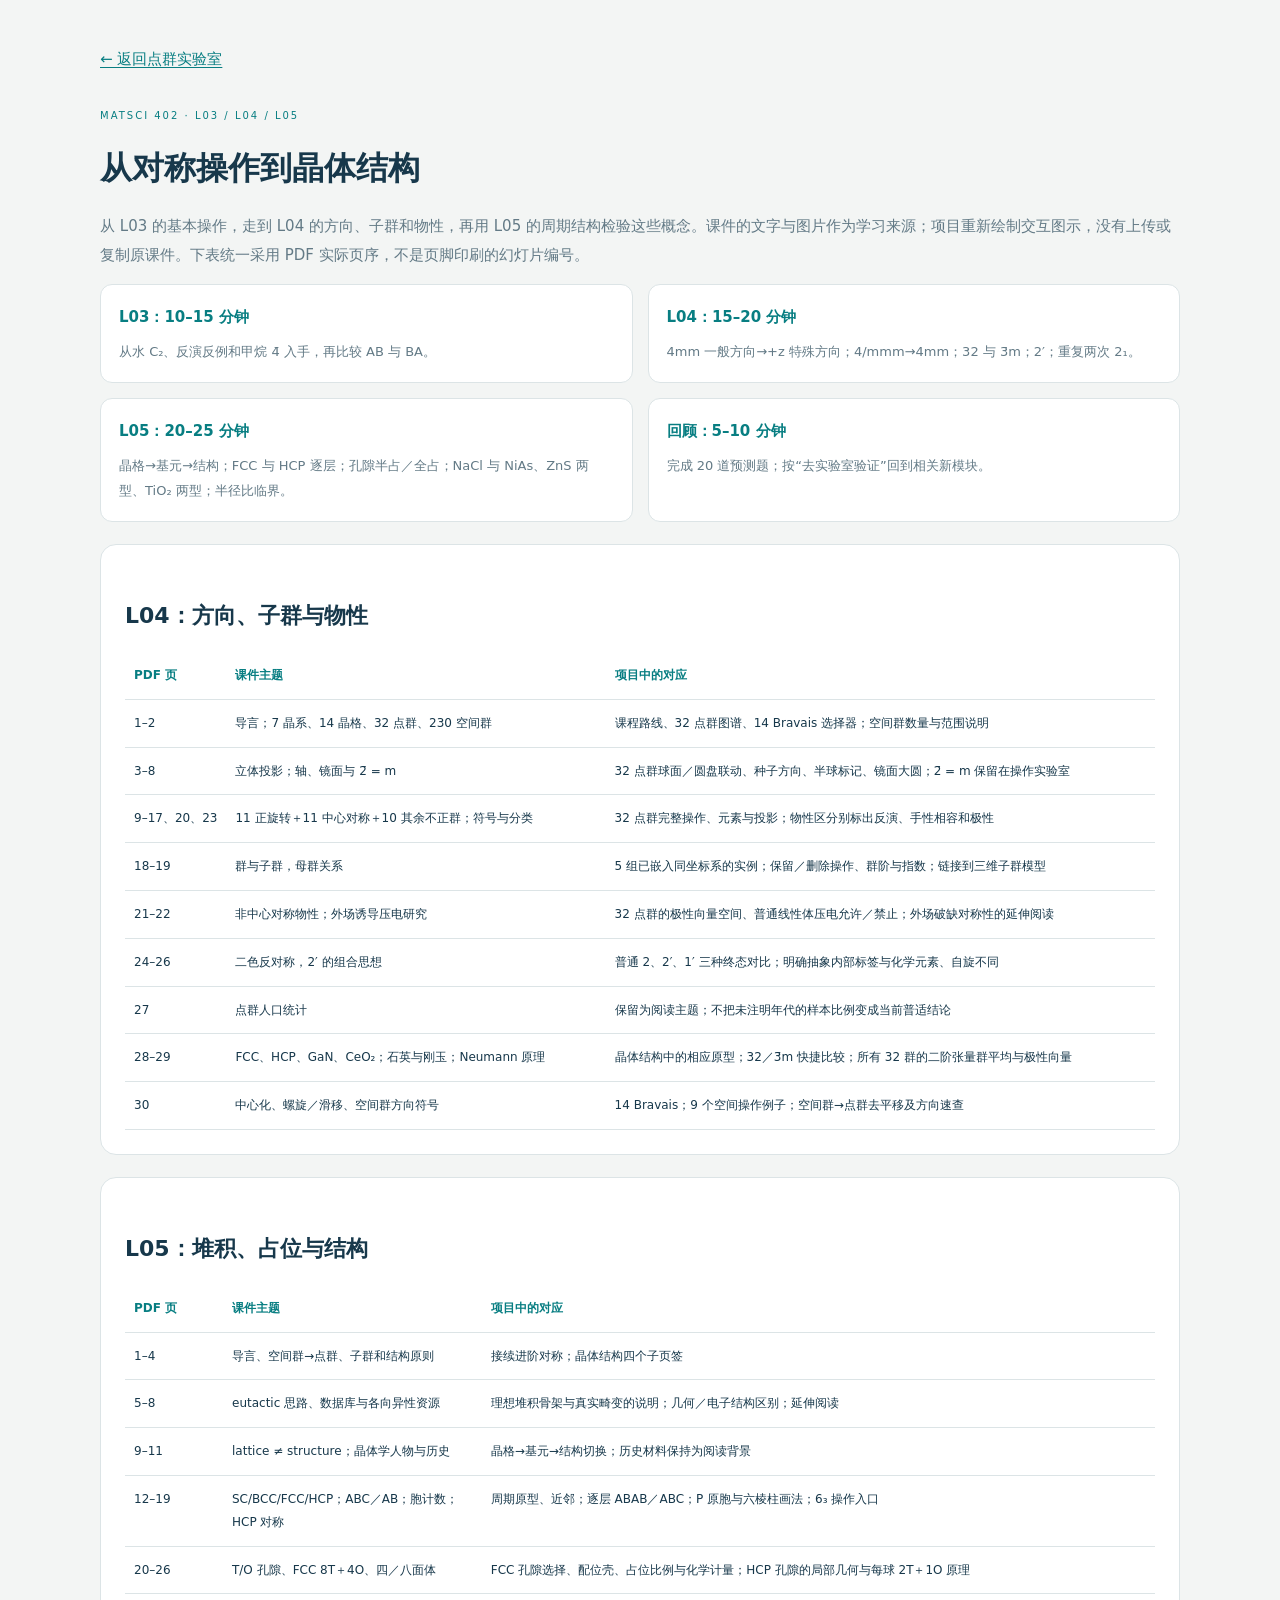
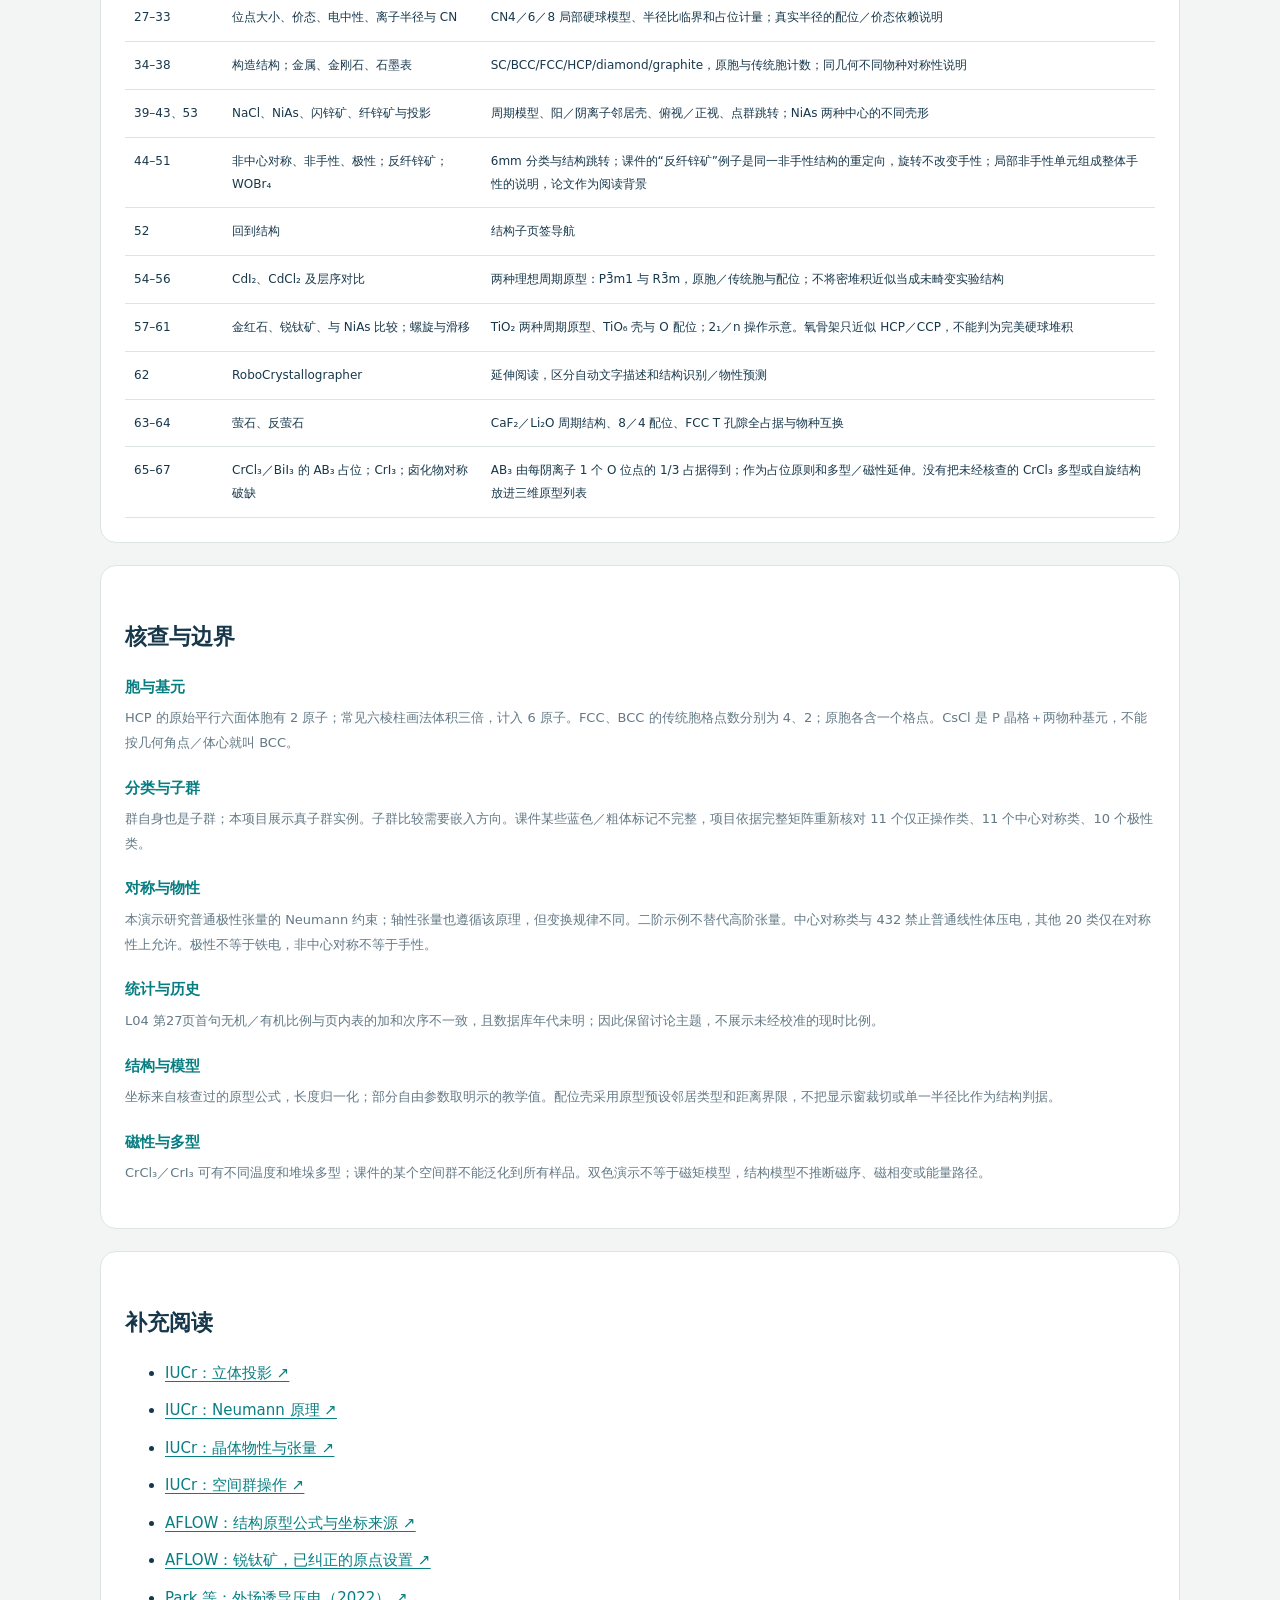
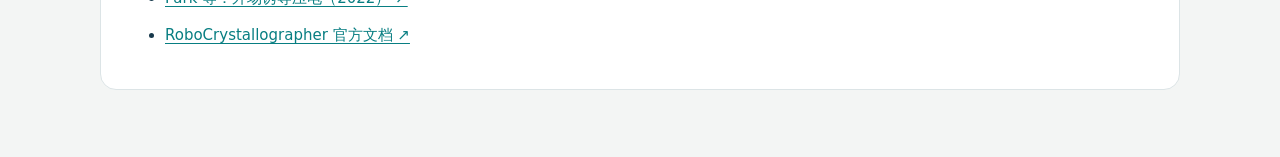
==== course-guide.html @ 3b16d6ea "Integrate L04 and L05 interactive course modules Add stereographic projections, subgroups, tensor sy" ====
<!doctype html><html lang="zh-CN"><meta charset="UTF-8"><meta name="viewport" content="width=device-width,initial-scale=1"><title>L03–L05 课程整合指南 · 点群实验室</title><style>body{margin:0;background:#f3f5f4;color:#17384b;font:15px/1.9 system-ui,"PingFang SC",sans-serif}main{max-width:1080px;padding:45px 5%;margin:auto}h1{font-size:32px;line-height:1.4}h2{font-size:22px;margin:26px 0 15px}p{color:#637a86}a{color:#087e82;text-underline-offset:3px}.back{display:inline-block;margin-bottom:22px}section{background:white;border:1px solid #dce4e6;border-radius:16px;padding:24px;margin:22px 0}.routes{display:grid;grid-template-columns:1fr 1fr;gap:15px}.routes a{display:block;text-decoration:none;background:white;border:1px solid #dce4e6;padding:18px;border-radius:12px}.routes strong{display:block}.routes span{display:block;color:#637a86;font-size:13px;margin-top:8px}table{border-collapse:collapse;width:100%;font-size:12px;min-width:650px}td,th{border-bottom:1px solid #dce4e6;padding:12px 9px;vertical-align:top;text-align:left}th{color:#087e82}td:first-child{width:80px;white-space:nowrap}.table{overflow:auto}li{margin:9px 0}article strong{color:#087e82}article p{margin:5px 0 18px;font-size:13px}.eyebrow{letter-spacing:2px;font-size:10px;color:#087e82}@media(max-width:650px){main{padding:25px 4%}.routes{grid-template-columns:1fr}section{padding:18px 14px}h1{font-size:25px}p{font-size:13px}}</style><main><a class="back" href="index.html#advanced">← 返回点群实验室</a><p class="eyebrow">MATSCI 402 · L03 / L04 / L05</p><h1>从对称操作到晶体结构</h1><p>从 L03 的基本操作，走到 L04 的方向、子群和物性，再用 L05 的周期结构检验这些概念。课件的文字与图片作为学习来源；项目重新绘制交互图示，没有上传或复制原课件。下表统一采用 PDF 实际页序，不是页脚印刷的幻灯片编号。</p><div class="routes"><a href="index.html#lab"><strong>L03：10–15 分钟</strong><span>从水 C₂、反演反例和甲烷 4̄ 入手，再比较 AB 与 BA。</span></a><a href="index.html#advanced"><strong>L04：15–20 分钟</strong><span>4mm 一般方向→+z 特殊方向；4/mmm→4mm；32 与 3̄m；2′；重复两次 2₁。</span></a><a href="index.html#crystal"><strong>L05：20–25 分钟</strong><span>晶格→基元→结构；FCC 与 HCP 逐层；孔隙半占／全占；NaCl 与 NiAs、ZnS 两型、TiO₂ 两型；半径比临界。</span></a><a href="index.html#quiz"><strong>回顾：5–10 分钟</strong><span>完成 20 道预测题；按“去实验室验证”回到相关新模块。</span></a></div><section><h2>L04：方向、子群与物性</h2><div class="table"><table><thead><tr><th>PDF 页</th><th>课件主题</th><th>项目中的对应</th></tr></thead><tbody><tr><td>1–2</td><td>导言；7 晶系、14 晶格、32 点群、230 空间群</td><td>课程路线、32 点群图谱、14 Bravais 选择器；空间群数量与范围说明</td></tr><tr><td>3–8</td><td>立体投影；轴、镜面与 2̄ = m</td><td>32 点群球面／圆盘联动、种子方向、半球标记、镜面大圆；2̄ = m 保留在操作实验室</td></tr><tr><td>9–17、20、23</td><td>11 正旋转＋11 中心对称＋10 其余不正群；符号与分类</td><td>32 点群完整操作、元素与投影；物性区分别标出反演、手性相容和极性</td></tr><tr><td>18–19</td><td>群与子群，母群关系</td><td>5 组已嵌入同坐标系的实例；保留／删除操作、群阶与指数；链接到三维子群模型</td></tr><tr><td>21–22</td><td>非中心对称物性；外场诱导压电研究</td><td>32 点群的极性向量空间、普通线性体压电允许／禁止；外场破缺对称性的延伸阅读</td></tr><tr><td>24–26</td><td>二色反对称，2′ 的组合思想</td><td>普通 2、2′、1′ 三种终态对比；明确抽象内部标签与化学元素、自旋不同</td></tr><tr><td>27</td><td>点群人口统计</td><td>保留为阅读主题；不把未注明年代的样本比例变成当前普适结论</td></tr><tr><td>28–29</td><td>FCC、HCP、GaN、CeO₂；石英与刚玉；Neumann 原理</td><td>晶体结构中的相应原型；32／3̄m 快捷比较；所有 32 群的二阶张量群平均与极性向量</td></tr><tr><td>30</td><td>中心化、螺旋／滑移、空间群方向符号</td><td>14 Bravais；9 个空间操作例子；空间群→点群去平移及方向速查</td></tr></tbody></table></div></section><section><h2>L05：堆积、占位与结构</h2><div class="table"><table><thead><tr><th>PDF 页</th><th>课件主题</th><th>项目中的对应</th></tr></thead><tbody><tr><td>1–4</td><td>导言、空间群→点群、子群和结构原则</td><td>接续进阶对称；晶体结构四个子页签</td></tr><tr><td>5–8</td><td>eutactic 思路、数据库与各向异性资源</td><td>理想堆积骨架与真实畸变的说明；几何／电子结构区别；延伸阅读</td></tr><tr><td>9–11</td><td>lattice ≠ structure；晶体学人物与历史</td><td>晶格→基元→结构切换；历史材料保持为阅读背景</td></tr><tr><td>12–19</td><td>SC/BCC/FCC/HCP；ABC／AB；胞计数；HCP 对称</td><td>周期原型、近邻；逐层 ABAB／ABC；P 原胞与六棱柱画法；6₃ 操作入口</td></tr><tr><td>20–26</td><td>T/O 孔隙、FCC 8T＋4O、四／八面体</td><td>FCC 孔隙选择、配位壳、占位比例与化学计量；HCP 孔隙的局部几何与每球 2T＋1O 原理</td></tr><tr><td>27–33</td><td>位点大小、价态、电中性、离子半径与 CN</td><td>CN4／6／8 局部硬球模型、半径比临界和占位计量；真实半径的配位／价态依赖说明</td></tr><tr><td>34–38</td><td>构造结构；金属、金刚石、石墨表</td><td>SC/BCC/FCC/HCP/diamond/graphite，原胞与传统胞计数；同几何不同物种对称性说明</td></tr><tr><td>39–43、53</td><td>NaCl、NiAs、闪锌矿、纤锌矿与投影</td><td>周期模型、阳／阴离子邻居壳、俯视／正视、点群跳转；NiAs 两种中心的不同壳形</td></tr><tr><td>44–51</td><td>非中心对称、非手性、极性；反纤锌矿；WOBr₄</td><td>6mm 分类与结构跳转；课件的“反纤锌矿”例子是同一非手性结构的重定向，旋转不改变手性；局部非手性单元组成整体手性的说明，论文作为阅读背景</td></tr><tr><td>52</td><td>回到结构</td><td>结构子页签导航</td></tr><tr><td>54–56</td><td>CdI₂、CdCl₂ 及层序对比</td><td>两种理想周期原型：P3̄m1 与 R3̄m，原胞／传统胞与配位；不将密堆积近似当成未畸变实验结构</td></tr><tr><td>57–61</td><td>金红石、锐钛矿、与 NiAs 比较；螺旋与滑移</td><td>TiO₂ 两种周期原型、TiO₆ 壳与 O 配位；2₁／n 操作示意。氧骨架只近似 HCP／CCP，不能判为完美硬球堆积</td></tr><tr><td>62</td><td>RoboCrystallographer</td><td>延伸阅读，区分自动文字描述和结构识别／物性预测</td></tr><tr><td>63–64</td><td>萤石、反萤石</td><td>CaF₂／Li₂O 周期结构、8／4 配位、FCC T 孔隙全占据与物种互换</td></tr><tr><td>65–67</td><td>CrCl₃／BiI₃ 的 AB₃ 占位；CrI₃；卤化物对称破缺</td><td>AB₃ 由每阴离子 1 个 O 位点的 1/3 占据得到；作为占位原则和多型／磁性延伸。没有把未经核查的 CrCl₃ 多型或自旋结构放进三维原型列表</td></tr></tbody></table></div></section><section><h2>核查与边界</h2><article><strong>胞与基元</strong><p>HCP 的原始平行六面体胞有 2 原子；常见六棱柱画法体积三倍，计入 6 原子。FCC、BCC 的传统胞格点数分别为 4、2；原胞各含一个格点。CsCl 是 P 晶格＋两物种基元，不能按几何角点／体心就叫 BCC。</p></article><article><strong>分类与子群</strong><p>群自身也是子群；本项目展示真子群实例。子群比较需要嵌入方向。课件某些蓝色／粗体标记不完整，项目依据完整矩阵重新核对 11 个仅正操作类、11 个中心对称类、10 个极性类。</p></article><article><strong>对称与物性</strong><p>本演示研究普通极性张量的 Neumann 约束；轴性张量也遵循该原理，但变换规律不同。二阶示例不替代高阶张量。中心对称类与 432 禁止普通线性体压电，其他 20 类仅在对称性上允许。极性不等于铁电，非中心对称不等于手性。</p></article><article><strong>统计与历史</strong><p>L04 第27页首句无机／有机比例与页内表的加和次序不一致，且数据库年代未明；因此保留讨论主题，不展示未经校准的现时比例。</p></article><article><strong>结构与模型</strong><p>坐标来自核查过的原型公式，长度归一化；部分自由参数取明示的教学值。配位壳采用原型预设邻居类型和距离界限，不把显示窗裁切或单一半径比作为结构判据。</p></article><article><strong>磁性与多型</strong><p>CrCl₃／CrI₃ 可有不同温度和堆垛多型；课件的某个空间群不能泛化到所有样品。双色演示不等于磁矩模型，结构模型不推断磁序、磁相变或能量路径。</p></article></section><section><h2>补充阅读</h2><ul><li><a target="_blank" rel="noopener noreferrer" href="https://www.iucr.org/what-we-do/education/pamphlets/stereographic-projection">IUCr：立体投影 ↗</a></li><li><a target="_blank" rel="noopener noreferrer" href="https://dictionary.iucr.org/Neumann%27s_principle">IUCr：Neumann 原理 ↗</a></li><li><a target="_blank" rel="noopener noreferrer" href="https://www.iucr.org/what-we-do/education/pamphlets/introduction-crystal-physics">IUCr：晶体物性与张量 ↗</a></li><li><a target="_blank" rel="noopener noreferrer" href="https://www.iucr.org/what-we-do/education/pamphlets/space-group-patterns">IUCr：空间群操作 ↗</a></li><li><a target="_blank" rel="noopener noreferrer" href="https://aflow.org/p/prototype_index.html">AFLOW：结构原型公式与坐标来源 ↗</a></li><li><a target="_blank" rel="noopener noreferrer" href="https://aflow.org/p/A2B_tI12_141_e_a-001/">AFLOW：锐钛矿，已纠正的原点设置 ↗</a></li><li><a target="_blank" rel="noopener noreferrer" href="https://doi.org/10.1126/science.abm7497">Park 等：外场诱导压电（2022） ↗</a></li><li><a target="_blank" rel="noopener noreferrer" href="https://hackingmaterials.lbl.gov/robocrystallographer/">RoboCrystallographer 官方文档 ↗</a></li></ul></section></main></html>
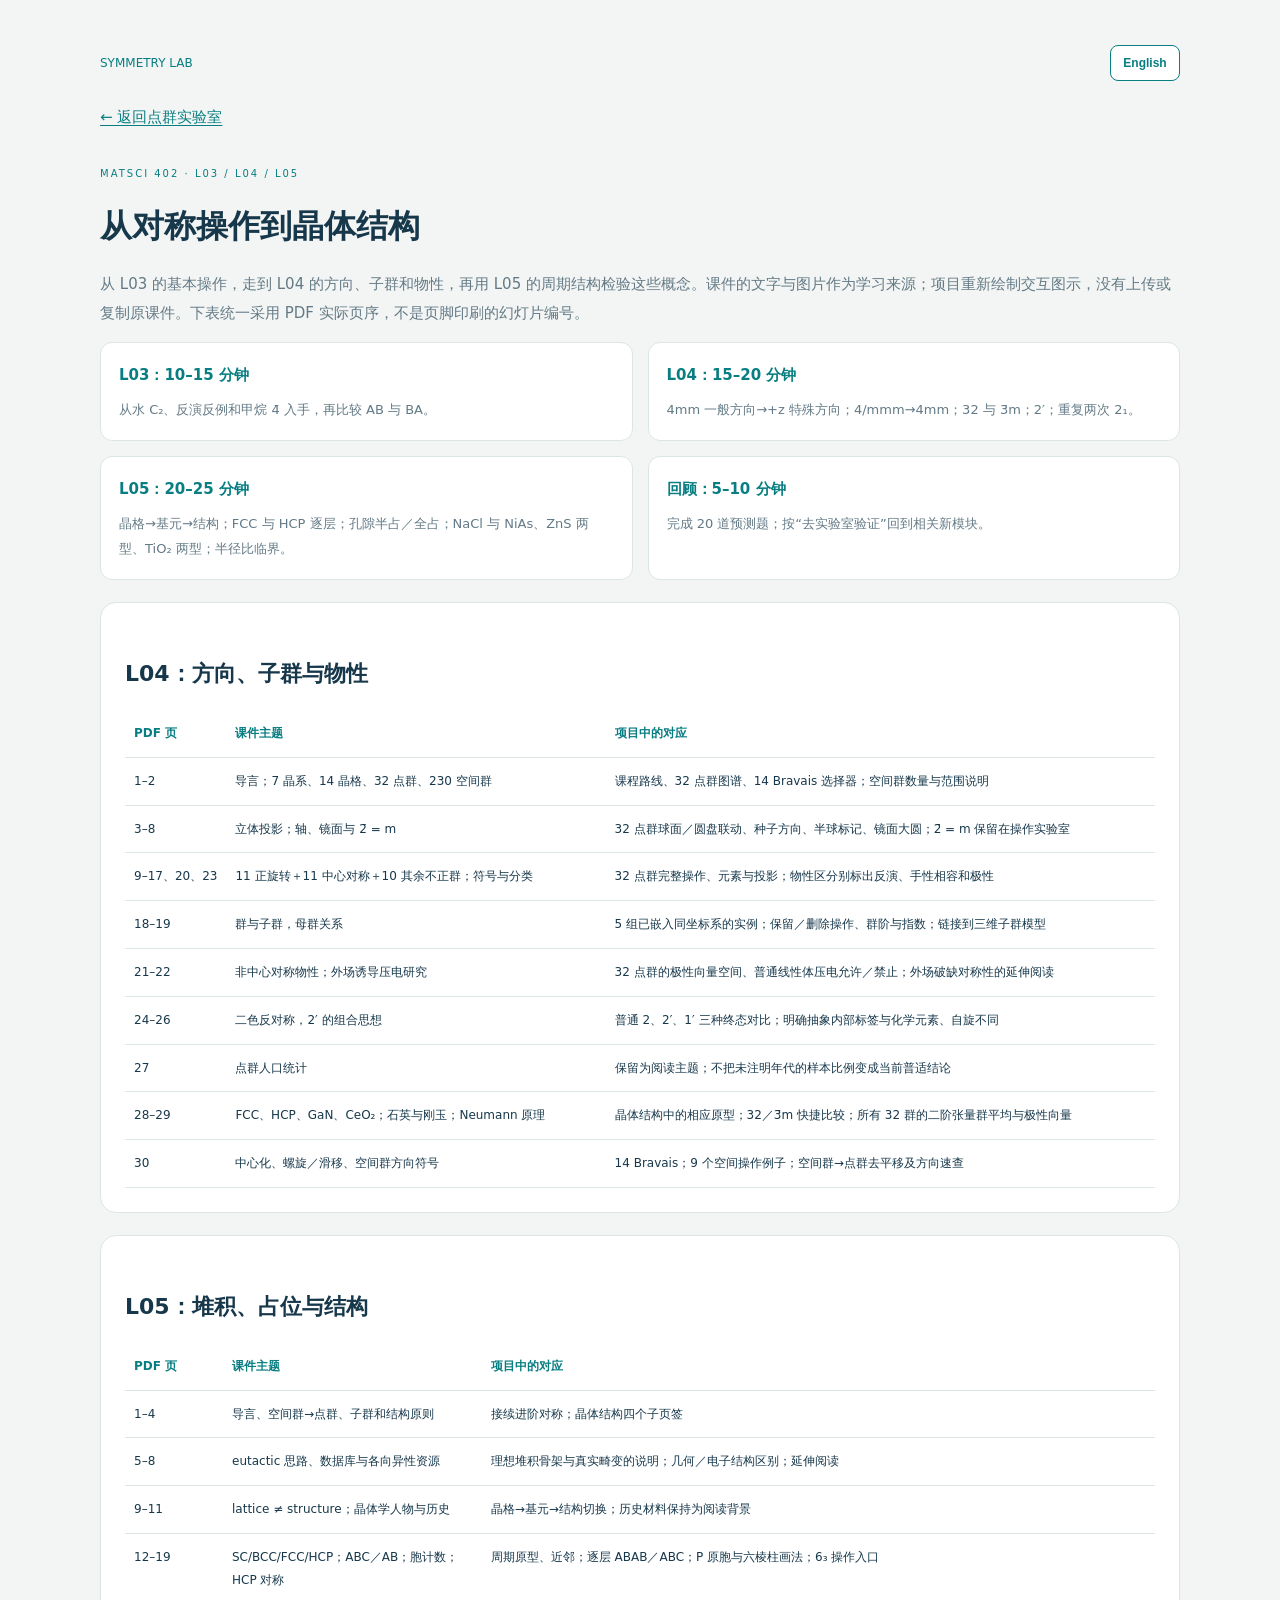
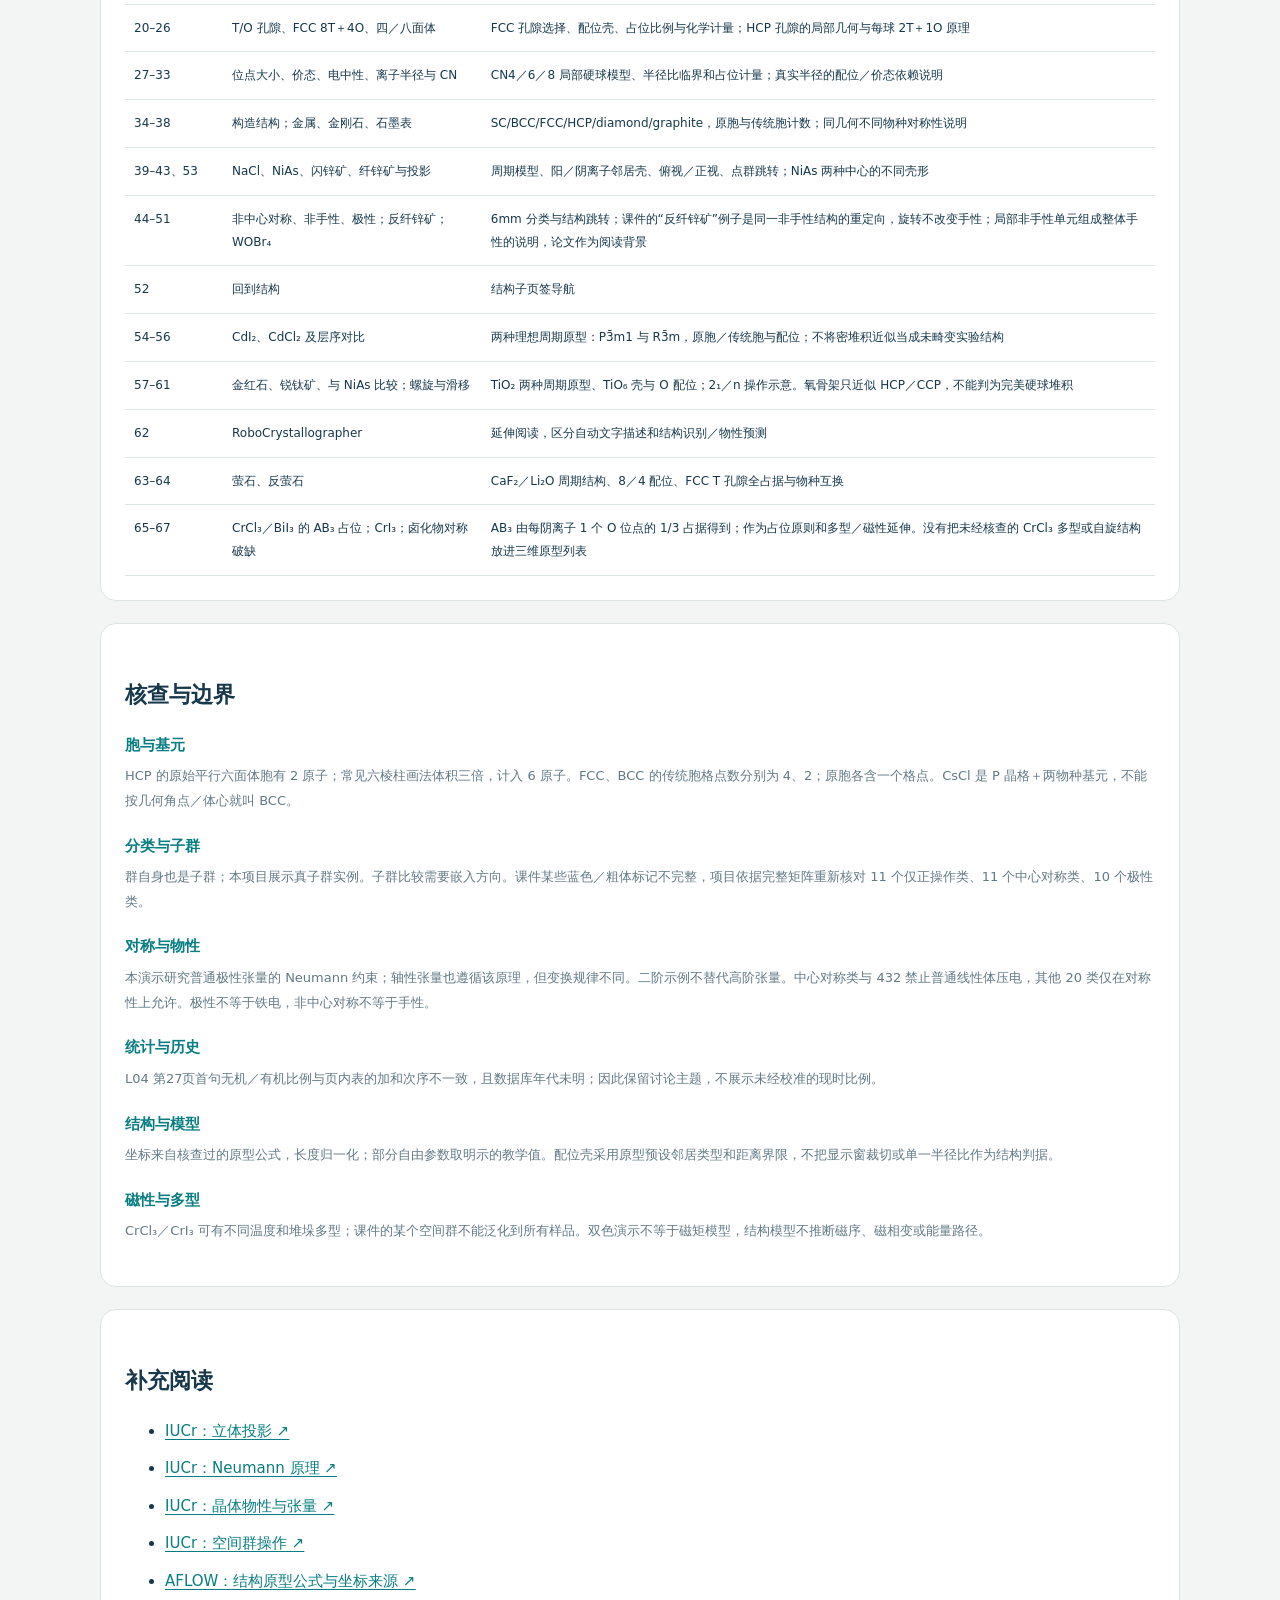
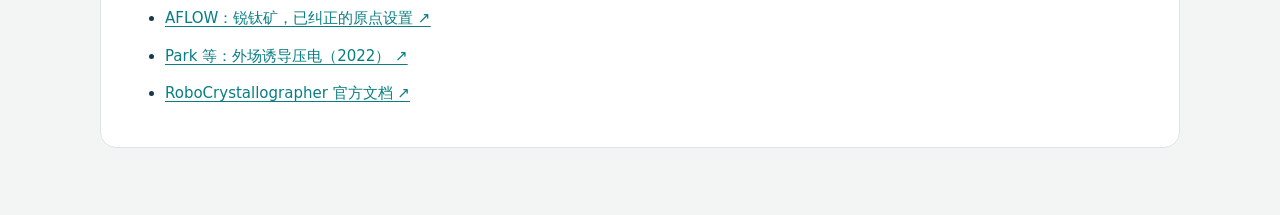
==== commit 722de228: "Add complete English and Chinese language switching Localize all six modules, 32 point groups, 17 cr" ====
--- a/course-guide.html
+++ b/course-guide.html
@@ -1 +1 @@
-<!doctype html><html lang="zh-CN"><meta charset="UTF-8"><meta name="viewport" content="width=device-width,initial-scale=1"><title>L03–L05 课程整合指南 · 点群实验室</title><style>body{margin:0;background:#f3f5f4;color:#17384b;font:15px/1.9 system-ui,"PingFang SC",sans-serif}main{max-width:1080px;padding:45px 5%;margin:auto}h1{font-size:32px;line-height:1.4}h2{font-size:22px;margin:26px 0 15px}p{color:#637a86}a{color:#087e82;text-underline-offset:3px}.back{display:inline-block;margin-bottom:22px}section{background:white;border:1px solid #dce4e6;border-radius:16px;padding:24px;margin:22px 0}.routes{display:grid;grid-template-columns:1fr 1fr;gap:15px}.routes a{display:block;text-decoration:none;background:white;border:1px solid #dce4e6;padding:18px;border-radius:12px}.routes strong{display:block}.routes span{display:block;color:#637a86;font-size:13px;margin-top:8px}table{border-collapse:collapse;width:100%;font-size:12px;min-width:650px}td,th{border-bottom:1px solid #dce4e6;padding:12px 9px;vertical-align:top;text-align:left}th{color:#087e82}td:first-child{width:80px;white-space:nowrap}.table{overflow:auto}li{margin:9px 0}article strong{color:#087e82}article p{margin:5px 0 18px;font-size:13px}.eyebrow{letter-spacing:2px;font-size:10px;color:#087e82}@media(max-width:650px){main{padding:25px 4%}.routes{grid-template-columns:1fr}section{padding:18px 14px}h1{font-size:25px}p{font-size:13px}}</style><main><a class="back" href="index.html#advanced">← 返回点群实验室</a><p class="eyebrow">MATSCI 402 · L03 / L04 / L05</p><h1>从对称操作到晶体结构</h1><p>从 L03 的基本操作，走到 L04 的方向、子群和物性，再用 L05 的周期结构检验这些概念。课件的文字与图片作为学习来源；项目重新绘制交互图示，没有上传或复制原课件。下表统一采用 PDF 实际页序，不是页脚印刷的幻灯片编号。</p><div class="routes"><a href="index.html#lab"><strong>L03：10–15 分钟</strong><span>从水 C₂、反演反例和甲烷 4̄ 入手，再比较 AB 与 BA。</span></a><a href="index.html#advanced"><strong>L04：15–20 分钟</strong><span>4mm 一般方向→+z 特殊方向；4/mmm→4mm；32 与 3̄m；2′；重复两次 2₁。</span></a><a href="index.html#crystal"><strong>L05：20–25 分钟</strong><span>晶格→基元→结构；FCC 与 HCP 逐层；孔隙半占／全占；NaCl 与 NiAs、ZnS 两型、TiO₂ 两型；半径比临界。</span></a><a href="index.html#quiz"><strong>回顾：5–10 分钟</strong><span>完成 20 道预测题；按“去实验室验证”回到相关新模块。</span></a></div><section><h2>L04：方向、子群与物性</h2><div class="table"><table><thead><tr><th>PDF 页</th><th>课件主题</th><th>项目中的对应</th></tr></thead><tbody><tr><td>1–2</td><td>导言；7 晶系、14 晶格、32 点群、230 空间群</td><td>课程路线、32 点群图谱、14 Bravais 选择器；空间群数量与范围说明</td></tr><tr><td>3–8</td><td>立体投影；轴、镜面与 2̄ = m</td><td>32 点群球面／圆盘联动、种子方向、半球标记、镜面大圆；2̄ = m 保留在操作实验室</td></tr><tr><td>9–17、20、23</td><td>11 正旋转＋11 中心对称＋10 其余不正群；符号与分类</td><td>32 点群完整操作、元素与投影；物性区分别标出反演、手性相容和极性</td></tr><tr><td>18–19</td><td>群与子群，母群关系</td><td>5 组已嵌入同坐标系的实例；保留／删除操作、群阶与指数；链接到三维子群模型</td></tr><tr><td>21–22</td><td>非中心对称物性；外场诱导压电研究</td><td>32 点群的极性向量空间、普通线性体压电允许／禁止；外场破缺对称性的延伸阅读</td></tr><tr><td>24–26</td><td>二色反对称，2′ 的组合思想</td><td>普通 2、2′、1′ 三种终态对比；明确抽象内部标签与化学元素、自旋不同</td></tr><tr><td>27</td><td>点群人口统计</td><td>保留为阅读主题；不把未注明年代的样本比例变成当前普适结论</td></tr><tr><td>28–29</td><td>FCC、HCP、GaN、CeO₂；石英与刚玉；Neumann 原理</td><td>晶体结构中的相应原型；32／3̄m 快捷比较；所有 32 群的二阶张量群平均与极性向量</td></tr><tr><td>30</td><td>中心化、螺旋／滑移、空间群方向符号</td><td>14 Bravais；9 个空间操作例子；空间群→点群去平移及方向速查</td></tr></tbody></table></div></section><section><h2>L05：堆积、占位与结构</h2><div class="table"><table><thead><tr><th>PDF 页</th><th>课件主题</th><th>项目中的对应</th></tr></thead><tbody><tr><td>1–4</td><td>导言、空间群→点群、子群和结构原则</td><td>接续进阶对称；晶体结构四个子页签</td></tr><tr><td>5–8</td><td>eutactic 思路、数据库与各向异性资源</td><td>理想堆积骨架与真实畸变的说明；几何／电子结构区别；延伸阅读</td></tr><tr><td>9–11</td><td>lattice ≠ structure；晶体学人物与历史</td><td>晶格→基元→结构切换；历史材料保持为阅读背景</td></tr><tr><td>12–19</td><td>SC/BCC/FCC/HCP；ABC／AB；胞计数；HCP 对称</td><td>周期原型、近邻；逐层 ABAB／ABC；P 原胞与六棱柱画法；6₃ 操作入口</td></tr><tr><td>20–26</td><td>T/O 孔隙、FCC 8T＋4O、四／八面体</td><td>FCC 孔隙选择、配位壳、占位比例与化学计量；HCP 孔隙的局部几何与每球 2T＋1O 原理</td></tr><tr><td>27–33</td><td>位点大小、价态、电中性、离子半径与 CN</td><td>CN4／6／8 局部硬球模型、半径比临界和占位计量；真实半径的配位／价态依赖说明</td></tr><tr><td>34–38</td><td>构造结构；金属、金刚石、石墨表</td><td>SC/BCC/FCC/HCP/diamond/graphite，原胞与传统胞计数；同几何不同物种对称性说明</td></tr><tr><td>39–43、53</td><td>NaCl、NiAs、闪锌矿、纤锌矿与投影</td><td>周期模型、阳／阴离子邻居壳、俯视／正视、点群跳转；NiAs 两种中心的不同壳形</td></tr><tr><td>44–51</td><td>非中心对称、非手性、极性；反纤锌矿；WOBr₄</td><td>6mm 分类与结构跳转；课件的“反纤锌矿”例子是同一非手性结构的重定向，旋转不改变手性；局部非手性单元组成整体手性的说明，论文作为阅读背景</td></tr><tr><td>52</td><td>回到结构</td><td>结构子页签导航</td></tr><tr><td>54–56</td><td>CdI₂、CdCl₂ 及层序对比</td><td>两种理想周期原型：P3̄m1 与 R3̄m，原胞／传统胞与配位；不将密堆积近似当成未畸变实验结构</td></tr><tr><td>57–61</td><td>金红石、锐钛矿、与 NiAs 比较；螺旋与滑移</td><td>TiO₂ 两种周期原型、TiO₆ 壳与 O 配位；2₁／n 操作示意。氧骨架只近似 HCP／CCP，不能判为完美硬球堆积</td></tr><tr><td>62</td><td>RoboCrystallographer</td><td>延伸阅读，区分自动文字描述和结构识别／物性预测</td></tr><tr><td>63–64</td><td>萤石、反萤石</td><td>CaF₂／Li₂O 周期结构、8／4 配位、FCC T 孔隙全占据与物种互换</td></tr><tr><td>65–67</td><td>CrCl₃／BiI₃ 的 AB₃ 占位；CrI₃；卤化物对称破缺</td><td>AB₃ 由每阴离子 1 个 O 位点的 1/3 占据得到；作为占位原则和多型／磁性延伸。没有把未经核查的 CrCl₃ 多型或自旋结构放进三维原型列表</td></tr></tbody></table></div></section><section><h2>核查与边界</h2><article><strong>胞与基元</strong><p>HCP 的原始平行六面体胞有 2 原子；常见六棱柱画法体积三倍，计入 6 原子。FCC、BCC 的传统胞格点数分别为 4、2；原胞各含一个格点。CsCl 是 P 晶格＋两物种基元，不能按几何角点／体心就叫 BCC。</p></article><article><strong>分类与子群</strong><p>群自身也是子群；本项目展示真子群实例。子群比较需要嵌入方向。课件某些蓝色／粗体标记不完整，项目依据完整矩阵重新核对 11 个仅正操作类、11 个中心对称类、10 个极性类。</p></article><article><strong>对称与物性</strong><p>本演示研究普通极性张量的 Neumann 约束；轴性张量也遵循该原理，但变换规律不同。二阶示例不替代高阶张量。中心对称类与 432 禁止普通线性体压电，其他 20 类仅在对称性上允许。极性不等于铁电，非中心对称不等于手性。</p></article><article><strong>统计与历史</strong><p>L04 第27页首句无机／有机比例与页内表的加和次序不一致，且数据库年代未明；因此保留讨论主题，不展示未经校准的现时比例。</p></article><article><strong>结构与模型</strong><p>坐标来自核查过的原型公式，长度归一化；部分自由参数取明示的教学值。配位壳采用原型预设邻居类型和距离界限，不把显示窗裁切或单一半径比作为结构判据。</p></article><article><strong>磁性与多型</strong><p>CrCl₃／CrI₃ 可有不同温度和堆垛多型；课件的某个空间群不能泛化到所有样品。双色演示不等于磁矩模型，结构模型不推断磁序、磁相变或能量路径。</p></article></section><section><h2>补充阅读</h2><ul><li><a target="_blank" rel="noopener noreferrer" href="https://www.iucr.org/what-we-do/education/pamphlets/stereographic-projection">IUCr：立体投影 ↗</a></li><li><a target="_blank" rel="noopener noreferrer" href="https://dictionary.iucr.org/Neumann%27s_principle">IUCr：Neumann 原理 ↗</a></li><li><a target="_blank" rel="noopener noreferrer" href="https://www.iucr.org/what-we-do/education/pamphlets/introduction-crystal-physics">IUCr：晶体物性与张量 ↗</a></li><li><a target="_blank" rel="noopener noreferrer" href="https://www.iucr.org/what-we-do/education/pamphlets/space-group-patterns">IUCr：空间群操作 ↗</a></li><li><a target="_blank" rel="noopener noreferrer" href="https://aflow.org/p/prototype_index.html">AFLOW：结构原型公式与坐标来源 ↗</a></li><li><a target="_blank" rel="noopener noreferrer" href="https://aflow.org/p/A2B_tI12_141_e_a-001/">AFLOW：锐钛矿，已纠正的原点设置 ↗</a></li><li><a target="_blank" rel="noopener noreferrer" href="https://doi.org/10.1126/science.abm7497">Park 等：外场诱导压电（2022） ↗</a></li><li><a target="_blank" rel="noopener noreferrer" href="https://hackingmaterials.lbl.gov/robocrystallographer/">RoboCrystallographer 官方文档 ↗</a></li></ul></section></main></html>+<!doctype html><html lang="zh-CN"><meta charset="UTF-8"><meta name="viewport" content="width=device-width,initial-scale=1"><link rel="stylesheet" href="i18n.css?v=1.4.2"><script defer src="i18n.js?v=1.4.2"></script><script defer src="i18n-static.js?v=1.4.2"></script><script defer src="i18n-course.js?v=1.4.2"></script><title>L03–L05 课程整合指南 · 点群实验室</title><style>body{margin:0;background:#f3f5f4;color:#17384b;font:15px/1.9 system-ui,"PingFang SC",sans-serif}main{max-width:1080px;padding:45px 5%;margin:auto}h1{font-size:32px;line-height:1.4}h2{font-size:22px;margin:26px 0 15px}p{color:#637a86}a{color:#087e82;text-underline-offset:3px}.back{display:inline-block;margin-bottom:22px}section{background:white;border:1px solid #dce4e6;border-radius:16px;padding:24px;margin:22px 0}.routes{display:grid;grid-template-columns:1fr 1fr;gap:15px}.routes a{display:block;text-decoration:none;background:white;border:1px solid #dce4e6;padding:18px;border-radius:12px}.routes strong{display:block}.routes span{display:block;color:#637a86;font-size:13px;margin-top:8px}table{border-collapse:collapse;width:100%;font-size:12px;min-width:650px}td,th{border-bottom:1px solid #dce4e6;padding:12px 9px;vertical-align:top;text-align:left}th{color:#087e82}td:first-child{width:80px;white-space:nowrap}.table{overflow:auto}li{margin:9px 0}article strong{color:#087e82}article p{margin:5px 0 18px;font-size:13px}.eyebrow{letter-spacing:2px;font-size:10px;color:#087e82}@media(max-width:650px){main{padding:25px 4%}.routes{grid-template-columns:1fr}section{padding:18px 14px}h1{font-size:25px}p{font-size:13px}}</style><main><div style="display:flex;justify-content:space-between;gap:20px;align-items:center;margin-bottom:22px"><span style="color:#087e82;font-size:12px">SYMMETRY LAB</span><button type="button" class="language-toggle" data-language-toggle data-i18n-ignore lang="en" aria-label="切换到英文">English</button></div><a class="back" href="index.html#advanced">← 返回点群实验室</a><p class="eyebrow">MATSCI 402 · L03 / L04 / L05</p><h1>从对称操作到晶体结构</h1><p>从 L03 的基本操作，走到 L04 的方向、子群和物性，再用 L05 的周期结构检验这些概念。课件的文字与图片作为学习来源；项目重新绘制交互图示，没有上传或复制原课件。下表统一采用 PDF 实际页序，不是页脚印刷的幻灯片编号。</p><div class="routes"><a href="index.html#lab"><strong>L03：10–15 分钟</strong><span>从水 C₂、反演反例和甲烷 4̄ 入手，再比较 AB 与 BA。</span></a><a href="index.html#advanced"><strong>L04：15–20 分钟</strong><span>4mm 一般方向→+z 特殊方向；4/mmm→4mm；32 与 3̄m；2′；重复两次 2₁。</span></a><a href="index.html#crystal"><strong>L05：20–25 分钟</strong><span>晶格→基元→结构；FCC 与 HCP 逐层；孔隙半占／全占；NaCl 与 NiAs、ZnS 两型、TiO₂ 两型；半径比临界。</span></a><a href="index.html#quiz"><strong>回顾：5–10 分钟</strong><span>完成 20 道预测题；按“去实验室验证”回到相关新模块。</span></a></div><section><h2>L04：方向、子群与物性</h2><div class="table"><table><thead><tr><th>PDF 页</th><th>课件主题</th><th>项目中的对应</th></tr></thead><tbody><tr><td>1–2</td><td>导言；7 晶系、14 晶格、32 点群、230 空间群</td><td>课程路线、32 点群图谱、14 Bravais 选择器；空间群数量与范围说明</td></tr><tr><td>3–8</td><td>立体投影；轴、镜面与 2̄ = m</td><td>32 点群球面／圆盘联动、种子方向、半球标记、镜面大圆；2̄ = m 保留在操作实验室</td></tr><tr><td>9–17、20、23</td><td>11 正旋转＋11 中心对称＋10 其余不正群；符号与分类</td><td>32 点群完整操作、元素与投影；物性区分别标出反演、手性相容和极性</td></tr><tr><td>18–19</td><td>群与子群，母群关系</td><td>5 组已嵌入同坐标系的实例；保留／删除操作、群阶与指数；链接到三维子群模型</td></tr><tr><td>21–22</td><td>非中心对称物性；外场诱导压电研究</td><td>32 点群的极性向量空间、普通线性体压电允许／禁止；外场破缺对称性的延伸阅读</td></tr><tr><td>24–26</td><td>二色反对称，2′ 的组合思想</td><td>普通 2、2′、1′ 三种终态对比；明确抽象内部标签与化学元素、自旋不同</td></tr><tr><td>27</td><td>点群人口统计</td><td>保留为阅读主题；不把未注明年代的样本比例变成当前普适结论</td></tr><tr><td>28–29</td><td>FCC、HCP、GaN、CeO₂；石英与刚玉；Neumann 原理</td><td>晶体结构中的相应原型；32／3̄m 快捷比较；所有 32 群的二阶张量群平均与极性向量</td></tr><tr><td>30</td><td>中心化、螺旋／滑移、空间群方向符号</td><td>14 Bravais；9 个空间操作例子；空间群→点群去平移及方向速查</td></tr></tbody></table></div></section><section><h2>L05：堆积、占位与结构</h2><div class="table"><table><thead><tr><th>PDF 页</th><th>课件主题</th><th>项目中的对应</th></tr></thead><tbody><tr><td>1–4</td><td>导言、空间群→点群、子群和结构原则</td><td>接续进阶对称；晶体结构四个子页签</td></tr><tr><td>5–8</td><td>eutactic 思路、数据库与各向异性资源</td><td>理想堆积骨架与真实畸变的说明；几何／电子结构区别；延伸阅读</td></tr><tr><td>9–11</td><td>lattice ≠ structure；晶体学人物与历史</td><td>晶格→基元→结构切换；历史材料保持为阅读背景</td></tr><tr><td>12–19</td><td>SC/BCC/FCC/HCP；ABC／AB；胞计数；HCP 对称</td><td>周期原型、近邻；逐层 ABAB／ABC；P 原胞与六棱柱画法；6₃ 操作入口</td></tr><tr><td>20–26</td><td>T/O 孔隙、FCC 8T＋4O、四／八面体</td><td>FCC 孔隙选择、配位壳、占位比例与化学计量；HCP 孔隙的局部几何与每球 2T＋1O 原理</td></tr><tr><td>27–33</td><td>位点大小、价态、电中性、离子半径与 CN</td><td>CN4／6／8 局部硬球模型、半径比临界和占位计量；真实半径的配位／价态依赖说明</td></tr><tr><td>34–38</td><td>构造结构；金属、金刚石、石墨表</td><td>SC/BCC/FCC/HCP/diamond/graphite，原胞与传统胞计数；同几何不同物种对称性说明</td></tr><tr><td>39–43、53</td><td>NaCl、NiAs、闪锌矿、纤锌矿与投影</td><td>周期模型、阳／阴离子邻居壳、俯视／正视、点群跳转；NiAs 两种中心的不同壳形</td></tr><tr><td>44–51</td><td>非中心对称、非手性、极性；反纤锌矿；WOBr₄</td><td>6mm 分类与结构跳转；课件的“反纤锌矿”例子是同一非手性结构的重定向，旋转不改变手性；局部非手性单元组成整体手性的说明，论文作为阅读背景</td></tr><tr><td>52</td><td>回到结构</td><td>结构子页签导航</td></tr><tr><td>54–56</td><td>CdI₂、CdCl₂ 及层序对比</td><td>两种理想周期原型：P3̄m1 与 R3̄m，原胞／传统胞与配位；不将密堆积近似当成未畸变实验结构</td></tr><tr><td>57–61</td><td>金红石、锐钛矿、与 NiAs 比较；螺旋与滑移</td><td>TiO₂ 两种周期原型、TiO₆ 壳与 O 配位；2₁／n 操作示意。氧骨架只近似 HCP／CCP，不能判为完美硬球堆积</td></tr><tr><td>62</td><td>RoboCrystallographer</td><td>延伸阅读，区分自动文字描述和结构识别／物性预测</td></tr><tr><td>63–64</td><td>萤石、反萤石</td><td>CaF₂／Li₂O 周期结构、8／4 配位、FCC T 孔隙全占据与物种互换</td></tr><tr><td>65–67</td><td>CrCl₃／BiI₃ 的 AB₃ 占位；CrI₃；卤化物对称破缺</td><td>AB₃ 由每阴离子 1 个 O 位点的 1/3 占据得到；作为占位原则和多型／磁性延伸。没有把未经核查的 CrCl₃ 多型或自旋结构放进三维原型列表</td></tr></tbody></table></div></section><section><h2>核查与边界</h2><article><strong>胞与基元</strong><p>HCP 的原始平行六面体胞有 2 原子；常见六棱柱画法体积三倍，计入 6 原子。FCC、BCC 的传统胞格点数分别为 4、2；原胞各含一个格点。CsCl 是 P 晶格＋两物种基元，不能按几何角点／体心就叫 BCC。</p></article><article><strong>分类与子群</strong><p>群自身也是子群；本项目展示真子群实例。子群比较需要嵌入方向。课件某些蓝色／粗体标记不完整，项目依据完整矩阵重新核对 11 个仅正操作类、11 个中心对称类、10 个极性类。</p></article><article><strong>对称与物性</strong><p>本演示研究普通极性张量的 Neumann 约束；轴性张量也遵循该原理，但变换规律不同。二阶示例不替代高阶张量。中心对称类与 432 禁止普通线性体压电，其他 20 类仅在对称性上允许。极性不等于铁电，非中心对称不等于手性。</p></article><article><strong>统计与历史</strong><p>L04 第27页首句无机／有机比例与页内表的加和次序不一致，且数据库年代未明；因此保留讨论主题，不展示未经校准的现时比例。</p></article><article><strong>结构与模型</strong><p>坐标来自核查过的原型公式，长度归一化；部分自由参数取明示的教学值。配位壳采用原型预设邻居类型和距离界限，不把显示窗裁切或单一半径比作为结构判据。</p></article><article><strong>磁性与多型</strong><p>CrCl₃／CrI₃ 可有不同温度和堆垛多型；课件的某个空间群不能泛化到所有样品。双色演示不等于磁矩模型，结构模型不推断磁序、磁相变或能量路径。</p></article></section><section><h2>补充阅读</h2><ul><li><a target="_blank" rel="noopener noreferrer" href="https://www.iucr.org/what-we-do/education/pamphlets/stereographic-projection">IUCr：立体投影 ↗</a></li><li><a target="_blank" rel="noopener noreferrer" href="https://dictionary.iucr.org/Neumann%27s_principle">IUCr：Neumann 原理 ↗</a></li><li><a target="_blank" rel="noopener noreferrer" href="https://www.iucr.org/what-we-do/education/pamphlets/introduction-crystal-physics">IUCr：晶体物性与张量 ↗</a></li><li><a target="_blank" rel="noopener noreferrer" href="https://www.iucr.org/what-we-do/education/pamphlets/space-group-patterns">IUCr：空间群操作 ↗</a></li><li><a target="_blank" rel="noopener noreferrer" href="https://aflow.org/p/prototype_index.html">AFLOW：结构原型公式与坐标来源 ↗</a></li><li><a target="_blank" rel="noopener noreferrer" href="https://aflow.org/p/A2B_tI12_141_e_a-001/">AFLOW：锐钛矿，已纠正的原点设置 ↗</a></li><li><a target="_blank" rel="noopener noreferrer" href="https://doi.org/10.1126/science.abm7497">Park 等：外场诱导压电（2022） ↗</a></li><li><a target="_blank" rel="noopener noreferrer" href="https://hackingmaterials.lbl.gov/robocrystallographer/">RoboCrystallographer 官方文档 ↗</a></li></ul></section></main></html>
--- a/i18n.css
+++ b/i18n.css
@@ -0,0 +1,9 @@
+/* Language controls and room for longer English labels. */
+.topbar{height:auto;min-height:91px;gap:14px}.topbar nav{min-width:0}.language-tools{display:flex;align-items:center;gap:10px;flex-shrink:0}.language-toggle{background:var(--paper,#fff);border:1px solid var(--teal,#087e82);border-radius:8px;color:var(--teal,#087e82);padding:9px 12px;font-size:12px;font-weight:600;min-width:70px;min-height:36px;white-space:nowrap}.language-toggle:hover{background:var(--teal-soft,#e6f3ef)}.language-toggle:focus-visible{outline:3px solid #ca8b39;outline-offset:3px}
+html:lang(en) .nav-item{font-size:12px;padding:11px 8px}html:lang(en) .brand{font-size:19px}html:lang(en) .op-button>span:last-child{white-space:normal;overflow-wrap:anywhere;hyphens:auto}html:lang(en) .parameter-row{flex-wrap:wrap}html:lang(en) .parameter-row select{width:100%}html:lang(en) .scene-legend,html:lang(en) .pg-legend,html:lang(en) .lattice-legend{flex-wrap:wrap;gap:8px 12px}html:lang(en) .camera-hint{display:none}html:lang(en) .viewport-heading h2{max-width:85%;line-height:1.5}html:lang(en) .phase-pill{flex-shrink:0}html:lang(en) .primary-button,html:lang(en) .secondary-button,html:lang(en) .quiet-button{white-space:normal;line-height:1.5}html:lang(en) .playback-top{flex-wrap:wrap}html:lang(en) .coordinate-card .mini-label{flex-wrap:wrap}html:lang(en) .cx-radio-row button{white-space:normal;line-height:1.5;min-width:62px}html:lang(en) .cx-intro{flex-wrap:wrap}html:lang(en) .cx-source{white-space:normal}html:lang(en) .cx-next button{white-space:normal;min-width:140px}html:lang(en) .cx-route button{line-height:1.6}html:lang(en) .cx-route strong{display:block;line-height:1.5;margin:5px 0}html:lang(en) .cx-camera-hint{display:none}html:lang(en) .course-controls{flex-wrap:wrap}html:lang(en) .course-controls select{max-width:100%}html:lang(en) .pg-group-switch{flex-wrap:wrap}html:lang(en) .pg-group-switch label{min-width:0}html:lang(en) .pg-operation-meta{flex-wrap:wrap}html:lang(en) .atlas-controls{flex-wrap:wrap}html:lang(en) .atlas-properties{flex-wrap:wrap}html:lang(en) .atlas-detail{align-items:start}html:lang(en) .composition-controls{flex-wrap:wrap}
+@media(max-width:1400px){html:lang(en) .course-tag{display:none}}
+@media(max-width:1100px){.topbar{display:grid;grid-template-columns:minmax(0,1fr) auto;align-items:center;padding-top:14px;padding-bottom:12px;gap:10px 14px}.topbar nav{grid-column:1/-1;grid-row:2;display:flex;justify-content:center;gap:4px}.language-tools{grid-column:2;grid-row:1}.topbar .brand{grid-column:1;grid-row:1}.course-tag{display:none}}
+@media(max-width:760px){.topbar nav{display:grid;grid-template-columns:repeat(3,minmax(0,1fr));gap:5px}.topbar .nav-item{font-size:11px;padding:10px 5px;line-height:1.5;min-height:37px;white-space:normal}.language-toggle{padding:8px 11px;min-width:66px}html:lang(en) .course-path button{white-space:normal;line-height:1.6}html:lang(en) .atlas-detail{flex-direction:column}html:lang(en) .guided-heading{align-items:start;gap:12px}html:lang(en) .guided-heading p{max-width:45%}html:lang(en) .phase-pill{max-width:42%;white-space:normal;line-height:1.5}html:lang(en) .composition-controls label{max-width:100%}}
+@media(max-width:460px){html:lang(en) .cx-controls{grid-template-columns:minmax(0,1fr)}html:lang(en) .cx-intro h2{font-size:20px}html:lang(en) .cx-scene-heading strong{max-width:70%;line-height:1.5}html:lang(en) .cx-camera{top:78px}html:lang(en) .course-controls select{max-width:100%}html:lang(en) .course-controls label{flex-wrap:wrap;gap:8px}html:lang(en) .pg-group-switch label{display:block;width:100%}html:lang(en) .pg-group-switch select{width:100%;margin-top:8px}html:lang(en) .pg-legend{bottom:15px}html:lang(en) .scene-legend{max-width:90%}html:lang(en) .stage-track{padding-left:0;padding-right:0;gap:8px}html:lang(en) .stage-track button{line-height:1.5}html:lang(en) .coordinate-pair{flex-wrap:wrap}html:lang(en) .atlas-controls label{flex-wrap:wrap;max-width:100%}html:lang(en) .atlas-controls select{max-width:100%}html:lang(en) .lattice-orders>span{width:100%}html:lang(en) .course-bridge button{text-align:left}html:lang(en) .composition-controls label{flex-wrap:wrap}html:lang(en) .composition-controls select{width:100%}}
+
+html:lang(en) .cx-scene-heading>span{white-space:normal;max-width:35%;text-align:right}html:lang(en) .cx-radio-row button{min-width:0}
